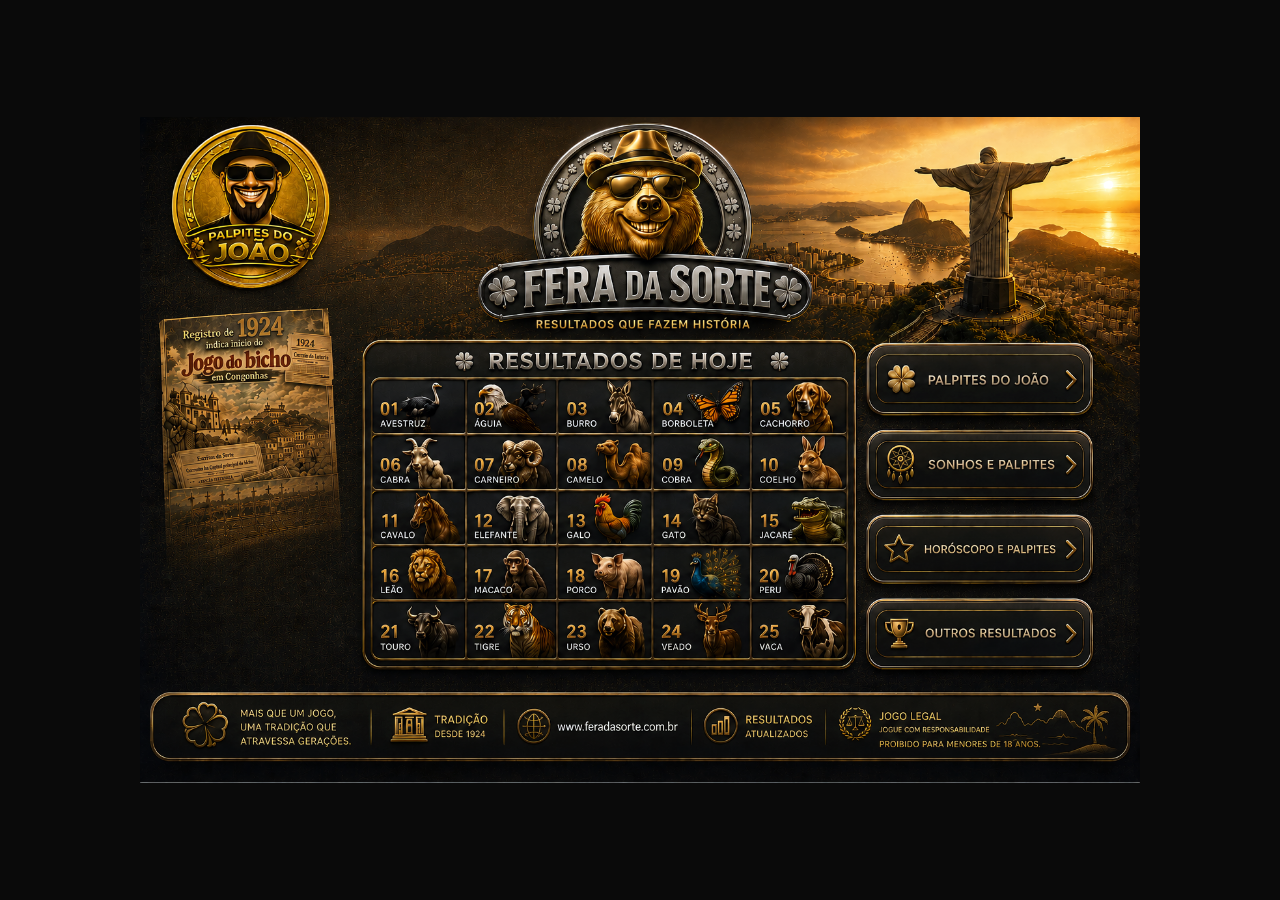
==== index.html @ 30d42ae5 "Atualiza Fera da Sorte com duas trilhas funcionais" ====
<!DOCTYPE html>
<html lang="pt-BR">
<head>
<meta charset="UTF-8">
<meta name="viewport" content="width=device-width, initial-scale=1.0, maximum-scale=1.0, user-scalable=no">
<title>Fera da Sorte</title>
<style>

* { box-sizing: border-box; margin: 0; padding: 0; }


body {
    background: #0a0a0a;
    display: flex;
    justify-content: center;
    align-items: center;
    min-height: 100vh;
    font-family: Arial, sans-serif;
}

.container {
    position: relative;
    width: 1000px;
    max-width: 100%;
}

.container img { width: 100%; display: block; }

/* Áreas invisíveis clicáveis no Computador */
.area-click {
    position: absolute;
    top: 35%;
    left: 34%;
    width: 28%;
    height: 5%;
    border: none; /* Apenas para debug, remova depois */
    cursor: pointer; z-index: 10;
}
/* =======================================================
   BOTÃO SONHOS E PALPITES
   ======================================================= */

.area-sonhos{

    position:absolute;

    top:48%;

    left:73%;

    width:22%;

    height:8.5%;

    border:none;

    cursor:pointer;

    z-index:15;

}
.area-palpite {
    position: absolute;
    top: 35%;
    left: 74%;
    width: 20%;
    height: 7%;
    border: none; /* Apenas para debug, remova depois */
    cursor: pointer; z-index: 10;

}
/* =======================================================
   BOTÃO OUTROS RESULTADOS
   ======================================================= */

.area-outros{

    position:absolute;

    top:73.2%;

    left:73%;

    width:22%;

    height:8.5%;

    cursor:pointer;

    z-index:15;

}

/* =======================================================
   MODAL CONSULTA
   ======================================================= */

.modal{

    display:none;

    position:fixed;

    top:0;

    left:0;

    width:100%;

    height:100%;

    background:rgba(0,0,0,.75);

    justify-content:center;

    align-items:center;

    z-index:9999;

}

.modal-box{

    background:#111;

    border:2px solid gold;

    border-radius:12px;

    width:360px;

    max-width:90%;

    padding:25px;

    text-align:center;

    color:white;

}

.modal-box h2{

    color:gold;

    margin-bottom:20px;

}

.modal-box input{

    width:100%;

    padding:12px;

    font-size:16px;

    border-radius:8px;

    border:none;

}

.modal-box button{

    margin-top:18px;

    padding:10px 20px;

    border:none;

    border-radius:8px;

    cursor:pointer;

    font-size:15px;

    margin-right:8px;

}

.btnConsultar{

    background:gold;

    color:black;

    font-weight:bold;

}

.btnCancelar{

    background:#b00000;

    color:white;

}

/* CAIXA DE RESULTADOS */

.tabela-box {
    position: absolute;
    top: 36%; left: 18%;
    width: 46%; height: 48%;
    background: rgba(10, 7, 2, 0.97);
    border: 2px solid #c9a227;
    border-radius: 12px;
    display: none;
    flex-direction: column;
    z-index: 20;
    padding: 10px;
    box-shadow: 0 0 24px rgba(201,162,39,0.4);
}

.botoes-filtro {
    display: flex; gap: 6px;
    justify-content: center;
    margin-bottom: 8px;
    flex-wrap: wrap;
}

.botoes-filtro button {
    background: #2a1f10; color: #c9a227;
    border: 1px solid #c9a227;
    padding: 5px 12px; border-radius: 6px;
    cursor: pointer; font-weight: bold;
    font-size: 11px; transition: 0.2s;
}

.botoes-filtro button:hover {
    background: #c9a227;
    color: #1a1008;
    transform: scale(1.05);
}

.btn-fechar {
    background: #7f1d1d !important;
    color: white !important;
    border-color: #ef4444 !important;
}

.btn-palpite-cel {
    display: none !important;
}

.cabecalho {
    display: grid;
    grid-template-columns: 1.2fr 1fr 0.8fr 1.1fr 1.1fr 0.6fr 1.6fr;
    text-align: center;
    color: #c9a227;
    font-weight: bold;
    font-size: 11px;
    border-bottom: 1px solid #c9a227;
    padding-bottom: 6px;
    margin-bottom: 6px;
}

.grid-resultados {
    overflow-y: auto;
    flex: 1;
    padding-right: 4px;
}

.grid-resultados::-webkit-scrollbar {
    width: 5px;
}

.grid-resultados::-webkit-scrollbar-thumb {
    background: #c9a227;
    border-radius: 4px;
}

.linha {
    display: grid;
    grid-template-columns: 1.2fr 1fr 0.8fr 1.1fr 1.1fr 0.6fr 1.6fr;
    text-align: center;
    padding: 6px 3px;
    margin-bottom: 4px;
    border-radius: 5px;
    font-size: 12px;
    color: white;
    border-left: 3px solid #c9a227;
    background: rgba(201,162,39,0.07);
    align-items: center;
    animation: fadeIn 0.3s;
}

@keyframes fadeIn {
    from { opacity: 0; transform: translateY(5px); }
    to   { opacity: 1; transform: translateY(0); }
}

.grupo-col {
    font-weight: bold;
    color: #c9a227;
}

.bicho-col {
    font-weight: bold;
    font-size: 13px;
}

.msg-status {
    text-align: center;
    color: #aaa;
    font-size: 13px;
    margin-top: 20px;
}

.msg-erro {
    color: #ef4444;
}

.titulo-data{

    background:#1a1a1a;

    color:#FFD700;

    border:2px solid #FFD700;

    padding:12px;

    margin:20px 0 10px 0;

    text-align:center;

    font-size:20px;

    font-weight:bold;

    border-radius:8px;

    letter-spacing:1px;

}
/* =========================================================
📱 MODO CELULAR (APP RESPONSIVO PROFISSIONAL)
   ========================================================= */

@media(max-width: 768px) {
    
    body {
        align-items: flex-start;
        padding: 0;
        margin: 0;
    }
    
    .container {
        width: 100%;
        min-height: 100vh;
    }
    
    .btn-fechar{
        display:none !important;
    }

    /* Tabela vira a tela inteira do App */
    .tabela-box {
        position: fixed;
        top: 0;
        left: 0;
        width: 100%;
        height: 100vh;
        border: none;
        border-radius: 0;
        background: #0a0a0a;
        display: none;
        padding: 10px 6px;
    }

    /* Cabeçalho falso que aparece apenas no celular */
    .tabela-box::before {
        content: 'FERA DA SORTE';
        display: block;
        text-align: center;
        color: #c9a227;
        font-size: 18px;
        font-weight: bold;
        padding: 15px 0 20px 0;
        text-shadow: 0 0 10px rgba(201,162,39,0.5);
    }

    /* Botões crescem e se adaptam aos dedos */
    .botoes-filtro {
        gap: 8px;
        margin-bottom: 15px;
    }

    .botoes-filtro button {
        padding: 10px 8px;
        font-size: 13px;
        flex: 1 1 30%;
    }

    /* Exibir botão especial do João no mobile */
    .btn-palpite-cel { 
        display: inline-block !important; 
        background: #b91c1c !important;
        color: white !important; 
        border-color: #ef4444 !important;
        flex: 1 1 100% !important;
    }

    /* Textos saltam à vista */
    .cabecalho {
        font-size: 12px;
        padding-bottom: 8px;
    }

    .linha {
        font-size: 14px;
        padding: 12px 2px;
        margin-bottom: 6px;
    }

    .bicho-col {
        font-size: 15px;
    }
    
    .grid-resultados::-webkit-scrollbar {
        width: 0px;
    }
}

/* =======================================================
   OUTROS RESULTADOS — TABELA TEMPORÁRIA
   ======================================================= */

.tabela-box.historico .botoes-filtro,
.tabela-box.historico .cabecalho {
    display: none;
}

.tabela-box.historico .grid-resultados {
    padding-right: 4px;
}

.historico-titulo {
    background: #1a1a1a;
    color: #FFD700;
    border: 2px solid #FFD700;
    padding: 10px;
    margin: 4px 0 8px 0;
    text-align: center;
    font-size: 18px;
    font-weight: bold;
    border-radius: 8px;
}

.historico-subtitulo {
    color: white;
    text-align: center;
    font-size: 15px;
    font-weight: bold;
    margin: 4px 0 10px 0;
}

.historico-tabela-wrap {
    overflow-x: auto;
    margin-bottom: 16px;
}

.historico-tabela {
    width: 100%;
    border-collapse: collapse;
    color: white;
    font-size: 12px;
    text-align: center;
}

.historico-tabela th {
    background: #fffda0;
    color: #111;
    border: 1px solid #fff;
    padding: 6px 4px;
    font-weight: bold;
}

.historico-tabela td {
    background: rgba(255, 253, 160, 0.95);
    color: #111;
    border: 1px solid white;
    padding: 6px 4px;
}

.historico-fechar {
    display: block !important;
    width: 100%;
    margin-top: 8px;
}

@media(max-width: 768px) {

    .historico-tabela {
        font-size: 13px;
    }

    .historico-tabela th,
    .historico-tabela td {
        padding: 8px 4px;
        white-space: nowrap;
    }

    .historico-titulo {
        font-size: 17px;
    }
}

</style>
</head>
<body>

<div class="container">

    <img src="site-fera-da-sorte.png" alt="Fera da Sorte">

    <div class="area-click" onclick="toggleResultados()"></div>

    <div class="area-palpite" onclick="abrirPalpites()"></div>

    <div class="area-outros" onclick="abrirOutrosResultados()"></div>

    <div class="area-sonhos" onclick="abrirSonhos()"></div>

    <div id="modalOutros" class="modal">
        <div class="modal-box">
            <h2>Outros Resultados</h2>
            <input
                id="dataConsulta"
                type="text"
                inputmode="numeric"
                maxlength="10"
                placeholder="DD/MM/AAAA"
                autocomplete="off"
            >
            <button class="btnConsultar" onclick="consultarOutrosResultados()">Consultar</button>
            <button class="btnCancelar" onclick="fecharModalOutros()">Cancelar</button>
        </div>
    </div>

    <div id="tabela" class="tabela-box">

        <div class="botoes-filtro">

            <button onclick="carregarResultados()">🔄 Todos</button>

            <button onclick="carregarResultados('09:30')">09:30</button>

            <button onclick="carregarResultados('11:30')">11:30</button>

            <button onclick="carregarResultados('14:30')">14:30</button>

            <button onclick="carregarResultados('16:30')">16:30</button>

            <button onclick="carregarResultados('18:30')">18:30</button>

            <button onclick="carregarResultados('20:00')">20:00</button>

            <button onclick="carregarResultados('21:30')">21:30</button>

            <!-- Botão especial do João visível só no celular -->

            <button
                class="btn-palpite-cel"
                onclick="abrirPalpites()">
                YouTube: Palpites do João
            </button>

            <!-- Botão fechar sumirá no celular -->

            <button
                class="btn-fechar"
                onclick="fecharTabela()">
                ✖ Fechar
            </button>

        </div>

        <div class="cabecalho">

            <div>Banca</div>
            <div>Hora</div>
            <div>Prêmio</div>
            <div>Milhar</div>
            <div>Centena</div>
            <div>Grupo</div>
            <div>Bicho</div>

        </div>

        <div id="lista-resultados" class="grid-resultados">

            <div class="msg-status">Carregando...</div>

        </div>

    </div>

</div>

<script>

var EMOJI = {
    "Avestruz":"🦩",
    "Aguia":"🥩",
    "Burro":"🐴",
    "Borboleta":"🦋",
    "Cachorro":"🐶",
    "Cabra":"🐐",
    "Carneiro":"🐏",
    "Camelo":"🐫",
    "Cobra":"🐍",
    "Coelho":"🐇",
    "Cavalo":"🐎",
    "Elefante":"🐘",
    "Galo":"🐓",
    "Gato":"🐱",
    "Jacare":"🐊",
    "Leao":"🦁",
    "Macaco":"🐒",
    "Porco":"🐖",
    "Pavao":"🧊",
    "Peru":"🦃",
    "Touro":"🐂",
    "Tigre":"🐅",
    "Urso":"🐻",
    "Veado":"🦌",
    "Vaca":"🐄"
};

function getEmoji(bicho) {

    var b = (bicho || "").trim()
        .normalize("NFD")
        .replace(/[\u0300-\u036f]/g, "")
        .replace(/[^a-zA-Z]/g, "");

    b = b.charAt(0).toUpperCase() +
        b.slice(1).toLowerCase();

    return EMOJI[b] || "❓";
}

function abrirPalpites() {

    window.open(
        "https://www.youtube.com/channel/UCekfnO-XM6IAepw7gzwukWA",
        "_blank"
    );

}

function abrirSonhos(){

    window.open(
        "https://estreladasorte.site/auto-cadastro?ref1=MzAy&ref2=MzE=",
        "_blank"
    );

}

function fecharTabela() {

    document.getElementById("tabela").style.display = "none";

}

function toggleResultados() {

    var box = document.getElementById("tabela");

    if (box.style.display === "flex") {

        box.classList.remove("historico");

        box.style.display = "none";

        box.style.visibility = "hidden";

    } else {

        box.classList.remove("historico");

        box.style.display = "flex";

        box.style.visibility = "visible";

        carregarResultadosHoje();

    }

}

window.onload = function () {

    var box = document.getElementById("tabela");

    box.style.display = "none";

    box.style.visibility = "hidden";

    console.log("Página carregada. Resultados serão atualizados ao clicar em Resultados.");

}
function carregarResultados(filtro) {

    filtro = filtro || "";

    var lista = document.getElementById("lista-resultados");

    lista.innerHTML =
        '<div class="msg-status">Carregando...</div>';

    fetch("resultados.csv?t=" + Date.now(), {
        cache: "no-store"
    })
    .then(function(r){

        console.log("CSV veio de:", r.url);

        if(!r.ok)
            throw new Error("HTTP " + r.status);

        return r.text();

    })
    .then(function(texto) {

        var linhas = texto.trim().split("\n");

        console.log("Linhas do CSV:", linhas.length);

        if (linhas.length <= 1) {

            lista.innerHTML =
                '<div class="msg-status">Arquivo CSV vazio.</div>';

            return;
        }

        var html = "";

        var total = 0;

        var dataAnterior = "";

        for (var i = 1; i < linhas.length; i++) {

            var l = linhas[i].trim();

            if (!l)
                continue;

            var c = l.split(";");

            var data = (c[0] || "").trim();

            console.log(data);

            if (c.length < 8)
                continue;

            var banca   = (c[1] || "").trim();
            var hora    = (c[2] || "").trim();
            var premio  = (c[3] || "").trim();
            var milhar  = (c[4] || "").trim();
            var centena = (c[5] || "").trim();
            var grupo   = (c[6] || "").trim().padStart(2, "0");
            var bicho   = (c[7] || "").trim();

            var emoji = getEmoji(bicho);

            if (filtro && hora !== filtro)
                continue;

            total++;

            if (data !== dataAnterior) {

                html +=
                    '<div class="titulo-data">' +
                    '📅 RESULTADOS DO DIA ' +
                    data +
                    '</div>';

                dataAnterior = data;
            }

            html +=
                '<div class="linha">' +
                    '<div>' + banca   + '</div>' +
                    '<div>' + hora    + '</div>' +
                    '<div>' + premio  + '</div>' +
                    '<div>' + milhar  + '</div>' +
                    '<div>' + centena + '</div>' +
                    '<div class="grupo-col">' + grupo + '</div>' +
                    '<div class="bicho-col">' +
                        emoji + ' ' + bicho +
                    '</div>' +
                '</div>';
        }

        lista.innerHTML = total > 0
            ? html
            : '<div class="msg-status">Sem resultados para ' +
              (filtro || "mostrar") +
              '.</div>';

    })
    .catch(function(e) {

        lista.innerHTML =
            '<div class="msg-status msg-erro">' +
            '⚠ Erro ao ler resultados.csv<br>' +
            '<small>Certifique-se de estar rodando pelo servidor local.</small>' +
            '</div>';

        console.error(e);

    });
}


/* =======================================================
   RESULTADOS DE HOJE — TRILHA 1
   Atualiza o CSV antes da leitura.
   ======================================================= */

function carregarResultadosHoje(filtro) {

    filtro = filtro || "";

    var lista =
        document.getElementById("lista-resultados");

    lista.innerHTML =
        '<div class="msg-status">Atualizando resultados...</div>';

    fetch("/atualizar?t=" + Date.now(), {
        cache: "no-store"
    })
    .then(function(resposta) {

        if (!resposta.ok) {
            throw new Error(
                "Erro ao atualizar resultados: HTTP " +
                resposta.status
            );
        }

        return resposta.text();

    })
    .then(function() {

        lista.innerHTML =
            '<div class="msg-status">Lendo resultados atualizados...</div>';

        return fetch("resultados.csv?t=" + Date.now(), {
            cache: "no-store"
        });

    })
    .then(function(resposta) {

        if (!resposta.ok)
            throw new Error(
                "Erro ao ler CSV: HTTP " +
                resposta.status
            );

        return resposta.text();

    })
    .then(function(texto) {

        var linhas = texto.trim().split("\n");

        if (linhas.length <= 1) {

            lista.innerHTML =
                '<div class="msg-status">' +
                'Arquivo CSV vazio.' +
                '</div>';

            return;
        }

        /* Descobre corretamente a data mais recente */

        var ultimaData = "";

        var maiorData = null;

        for (var i = 1; i < linhas.length; i++) {

            var l = linhas[i].trim();

            if (!l)
                continue;

            var c = l.split(";");

            if (c.length < 8)
                continue;

            var d = c[0].trim();

            var p = d.split("/");

            if (p.length !== 3)
                continue;

            var dataObj = new Date(
                parseInt(p[2]),
                parseInt(p[1]) - 1,
                parseInt(p[0])
            );

            if (
                maiorData === null ||
                dataObj > maiorData
            ) {

                maiorData = dataObj;

                ultimaData = d;
            }
        }

        console.log(
            "Última data encontrada:",
            ultimaData
        );

        var html = "";

        var total = 0;

        html +=
            '<div class="titulo-data">' +
            '📅 RESULTADOS DO DIA ' +
            ultimaData +
            '</div>';

        for (var i = 1; i < linhas.length; i++) {

            var l = linhas[i].trim();

            if (!l)
                continue;

            var c = l.split(";");

            if (c.length < 8)
                continue;

            var data = c[0].trim();

            if (data !== ultimaData)
                continue;

            var banca   = c[1].trim();
            var hora    = c[2].trim();
            var premio  = c[3].trim();
            var milhar  = c[4].trim();
            var centena = c[5].trim();
            var grupo   = c[6].trim().padStart(2, "0");
            var bicho   = c[7].trim();

            var emoji = getEmoji(bicho);

            if (filtro && hora !== filtro)
                continue;

            total++;

            html +=
                '<div class="linha">' +
                    '<div>' + banca + '</div>' +
                    '<div>' + hora + '</div>' +
                    '<div>' + premio + '</div>' +
                    '<div>' + milhar + '</div>' +
                    '<div>' + centena + '</div>' +
                    '<div class="grupo-col">' +
                        grupo +
                    '</div>' +
                    '<div class="bicho-col">' +
                        emoji + ' ' + bicho +
                    '</div>' +
                '</div>';
        }

        lista.innerHTML = total > 0
            ? html
            : '<div class="msg-status">' +
              'Sem resultados para hoje.' +
              '</div>';

    })
    .catch(function(e) {

        console.error(
            "Erro ao atualizar resultados:",
            e
        );

        lista.innerHTML =
            '<div class="msg-status msg-erro">' +
            'Erro ao atualizar os resultados.<br><br>' +
            '<small>' + (e && e.message ? e.message : e) + '</small>' +
            '</div>';

    });

}
function substituirNomeFeraDaSorte(texto) {
    return String(texto || "").replace(/Deu\\s+no\\s+Poste/gi, "Fera da Sorte");
}

function abrirOutrosResultados() {

    var modal = document.getElementById("modalOutros");
    var campo = document.getElementById("dataConsulta");

    modal.style.display = "flex";
    campo.value = "";
    campo.focus();
}

function fecharModalOutros() {

    document.getElementById("modalOutros").style.display = "none";
}

function consultarOutrosResultados() {

    var campo = document.getElementById("dataConsulta");

    if (!campo) {
        console.error("Campo de data da Trilha 2 não encontrado.");
        return;
    }

    var data = campo.value.trim();

    if (!data) {
        alert("Informe uma data no formato DD/MM/AAAA.");
        return;
    }

    var partes = data.split("/");

    if (
        partes.length !== 3 ||
        partes[0].length !== 2 ||
        partes[1].length !== 2 ||
        partes[2].length !== 4
    ) {
        alert("Informe a data no formato DD/MM/AAAA.");
        return;
    }

    var lista = document.getElementById("lista-resultados");

    lista.innerHTML =
        '<div class="msg-status">Consultando resultados de ' +
        data +
        '...</div>';

    var url =
        "http://127.0.0.1:8001/consultar?data=" +
        encodeURIComponent(data) +
        "&t=" +
        Date.now();

    console.log("Consultando Trilha 2:", url);

    fetch(url, {
        cache: "no-store"
    })
    .then(function(resposta) {

        if (!resposta.ok) {
            throw new Error(
                "Erro HTTP: " + resposta.status
            );
        }

        return resposta.json();
    })
    .then(function(dados) {

        console.log("Resposta da Trilha 2:", dados);

        if (
            !dados ||
            !dados.sucesso ||
            !Array.isArray(dados.resultados) ||
            dados.resultados.length === 0
        ) {

            lista.innerHTML =
                '<div class="msg-status msg-erro">' +
                'Nenhum resultado encontrado para ' +
                data +
                '.</div>';

            return;
        }

        fecharModalOutros();

        var html =
            '<div class="historico-titulo">' +
            'FERA DA SORTE — ' + data +
            '</div>';

        html +=
            '<div class="historico-tabela-wrap">' +
            '<table class="historico-tabela">' +
            '<thead><tr>' +
            '<th>Banca</th>' +
            '<th>Horário</th>' +
            '<th>Prêmio</th>' +
            '<th>Milhar</th>' +
            '<th>Centena</th>' +
            '<th>Grupo</th>' +
            '<th>Bicho</th>' +
            '</tr></thead><tbody>';

        for (var i = 0; i < dados.resultados.length; i++) {

            var r = dados.resultados[i];

            html +=
                '<tr>' +
                '<td>' + (r.Banca || "") + '</td>' +
                '<td>' + (r.Horario || "") + '</td>' +
                '<td>' + (r.Premio || "") + '</td>' +
                '<td>' + (r.Milhar || "") + '</td>' +
                '<td>' + (r.Centena || "") + '</td>' +
                '<td>' + (r.Grupo || "") + '</td>' +
                '<td>' +
                getEmoji(r.Bicho) +
                ' ' +
                (r.Bicho || "") +
                '</td>' +
                '</tr>';
        }

        html +=
            '</tbody></table>' +
            '</div>' +
            '<button class="btn-fechar historico-fechar" ' +
            'onclick="fecharOutrosResultados()">' +
            '✖ Fechar' +
            '</button>';

        lista.innerHTML = html;

        var box = document.getElementById("tabela");

        box.classList.add("historico");
        box.style.display = "flex";
        box.style.visibility = "visible";
    })
    .catch(function(erro) {

        console.error("Erro na Trilha 2:", erro);

        lista.innerHTML =
            '<div class="msg-status msg-erro">' +
            'Erro ao consultar os outros resultados.<br><br>' +
            '<small>' +
            (erro && erro.message ? erro.message : erro) +
            '</small>' +
            '</div>';
    });
}

function fecharOutrosResultados() {

    var box =
        document.getElementById("tabela");

    var lista =
        document.getElementById("lista-resultados");

    box.classList.remove("historico");

    box.style.display = "none";

    box.style.visibility = "hidden";

    /*
     * Limpa a tabela temporária.
     * Nenhum resultado da Trilha 2
     * é salvo no resultados.csv.
     */

    lista.innerHTML =
        '<div class="msg-status">' +
        'Carregando...' +
        '</div>';

}
</script>

</body>
</html>
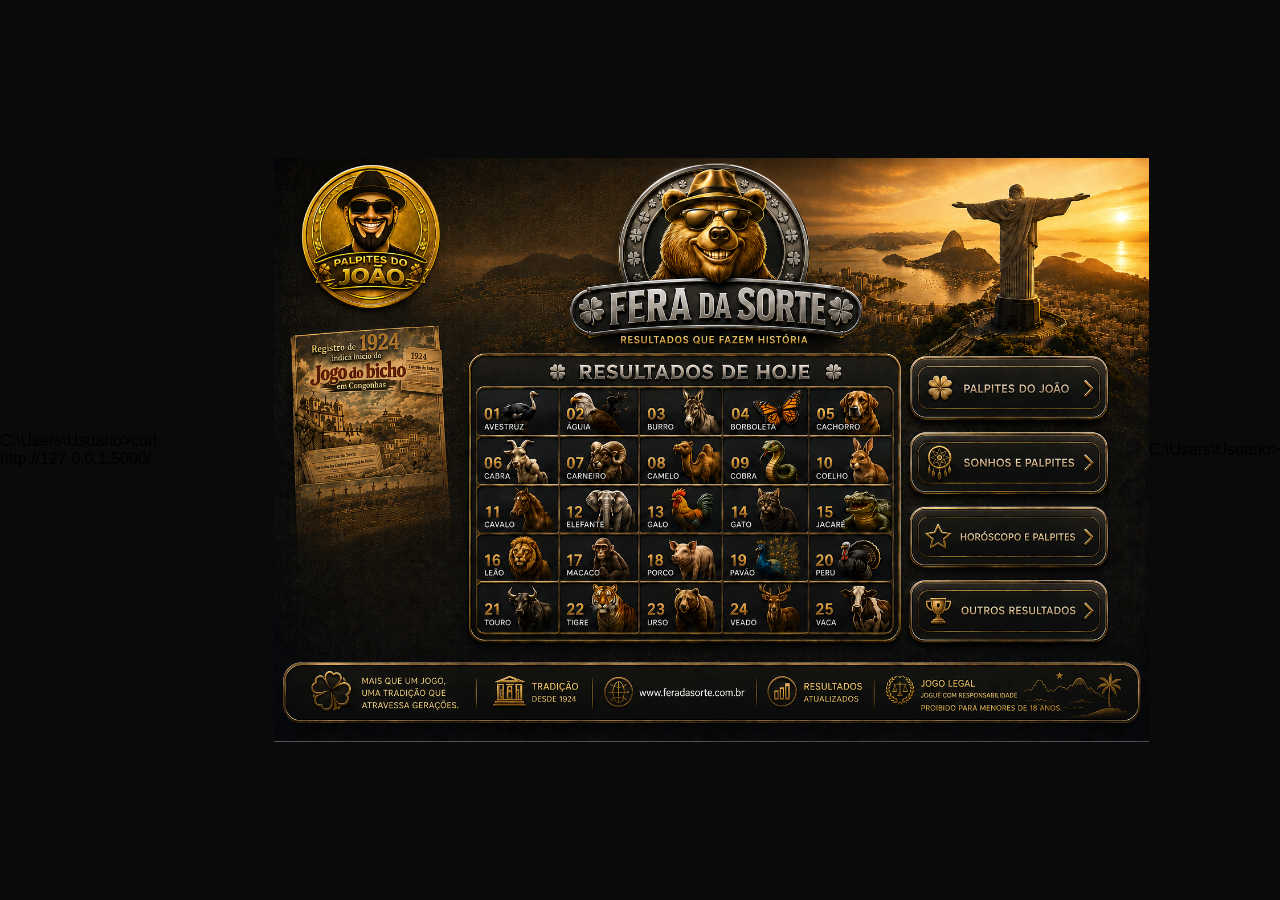
==== commit ac64c3e6: "Versao funcional das trilhas A e B" ====
--- a/index.html
+++ b/index.html
@@ -1,3 +1,4 @@
+C:\Users\Usuario>curl http://127.0.0.1:5000/
 <!DOCTYPE html>
 <html lang="pt-BR">
 <head>
@@ -340,18 +341,18 @@
    ========================================================= */
 
 @media(max-width: 768px) {
-    
+
     body {
         align-items: flex-start;
         padding: 0;
         margin: 0;
     }
-    
+
     .container {
         width: 100%;
         min-height: 100vh;
     }
-    
+
     .btn-fechar{
         display:none !important;
     }
@@ -395,10 +396,10 @@
     }
 
     /* Exibir botão especial do João no mobile */
-    .btn-palpite-cel { 
-        display: inline-block !important; 
+    .btn-palpite-cel {
+        display: inline-block !important;
         background: #b91c1c !important;
-        color: white !important; 
+        color: white !important;
         border-color: #ef4444 !important;
         flex: 1 1 100% !important;
     }
@@ -418,7 +419,7 @@
     .bicho-col {
         font-size: 15px;
     }
-    
+
     .grid-resultados::-webkit-scrollbar {
         width: 0px;
     }
@@ -532,7 +533,7 @@
                 type="text"
                 inputmode="numeric"
                 maxlength="10"
-                placeholder="DD/MM/AAAA"
+                placeholder="DD-MM-AAAA"
                 autocomplete="off"
             >
             <button class="btnConsultar" onclick="consultarOutrosResultados()">Consultar</button>
@@ -1047,11 +1048,11 @@
     var data = campo.value.trim();
 
     if (!data) {
-        alert("Informe uma data no formato DD/MM/AAAA.");
+        alert("Informe uma data no formato DD-MM-AAAA.");
         return;
     }
 
-    var partes = data.split("/");
+    var partes = data.split("-");
 
     if (
         partes.length !== 3 ||
@@ -1059,9 +1060,10 @@
         partes[1].length !== 2 ||
         partes[2].length !== 4
     ) {
-        alert("Informe a data no formato DD/MM/AAAA.");
+        alert("Informe a data no formato DD-MM-AAAA.");
         return;
     }
+    var data = partes[0] + "/" + partes[1] + "/" + partes[2];
 
     var lista = document.getElementById("lista-resultados");
 
@@ -1071,7 +1073,7 @@
         '...</div>';
 
     var url =
-        "http://127.0.0.1:8001/consultar?data=" +
+        "/consultar?data=" +
         encodeURIComponent(data) +
         "&t=" +
         Date.now();
@@ -1210,4 +1212,6 @@
 </script>
 
 </body>
-</html>+</html>
+C:\Users\Usuario>
+
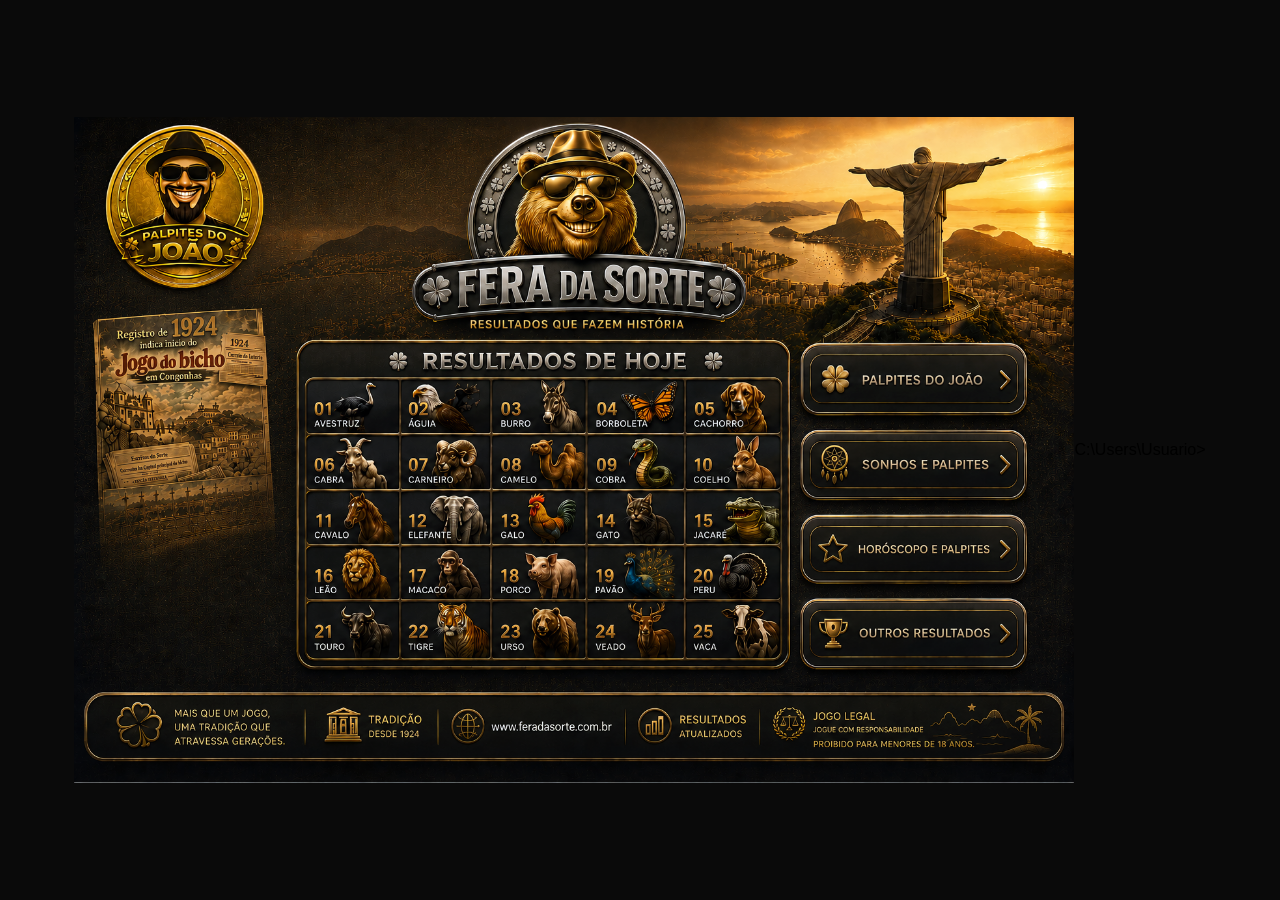
==== commit f64e907d: "Update index.html" ====
--- a/index.html
+++ b/index.html
@@ -1,4 +1,3 @@
-C:\Users\Usuario>curl http://127.0.0.1:5000/
 <!DOCTYPE html>
 <html lang="pt-BR">
 <head>
@@ -8,7 +7,6 @@
 <style>
 
 * { box-sizing: border-box; margin: 0; padding: 0; }
-
 
 body {
     background: #0a0a0a;
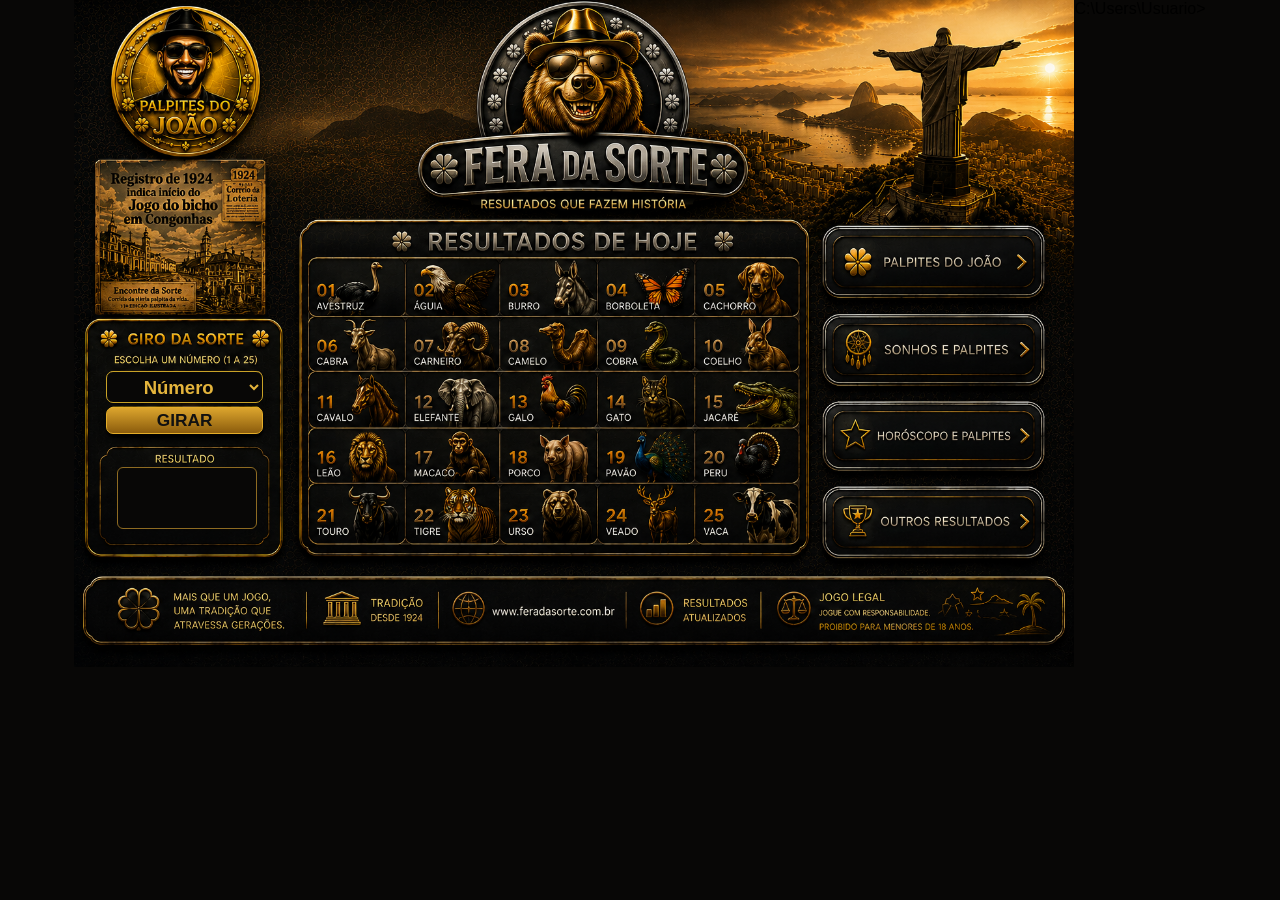
==== commit 4a48668c: "Integra Giro da Sorte ao Fera da Sorte" ====
--- a/index.html
+++ b/index.html
@@ -8,6 +8,7 @@
 
 * { box-sizing: border-box; margin: 0; padding: 0; }
 
+    
 body {
     background: #0a0a0a;
     display: flex;
@@ -507,13 +508,114 @@
     }
 }
 
+
+/* =======================================================
+   GIRO DA SORTE — INTEGRAÇÃO
+   ======================================================= */
+*{box-sizing:border-box}
+html,body{margin:0;padding:0;min-height:100%;background:#080706;font-family:Arial,sans-serif}
+body{display:flex;justify-content:center;align-items:flex-start}
+.giro-container{position:relative;width:100%;max-width:1536px;line-height:0}
+.giro-container img{width:100%;height:auto;display:block}
+
+.giro-campo{
+position:absolute;top:55.65%;left:3.15%;width:15.75%;height:4.85%;z-index:20;
+background:#080706;border:1.5px solid #c9a227;border-radius:7px;color:#e4b43c;
+text-align:center;font-size:clamp(14px,1.45vw,22px);font-weight:bold;line-height:normal;
+outline:none;cursor:pointer
+}
+.giro-campo:focus{border-color:#ffd34d;box-shadow:0 0 8px rgba(255,211,77,.55)}
+.giro-botao{
+position:absolute;top:61%;left:3.15%;width:15.75%;height:4.05%;z-index:20;
+border:1.5px solid #e5ad29;border-radius:7px;background:linear-gradient(#dca52d,#8b5c0d);
+color:#111;font-size:clamp(13px,1.35vw,21px);font-weight:bold;line-height:normal;
+cursor:pointer;box-shadow:0 2px 6px rgba(0,0,0,.65)
+}
+.giro-botao:hover{filter:brightness(1.1)}
+.giro-botao:disabled{opacity:.55;cursor:not-allowed}
+
+.giro-resultado{
+position:absolute;
+top:70%;
+left:4.25%;
+width:14%;
+height:9.4%;
+z-index:20;
+background:#080706;
+border:1.5px solid #8e6b22;
+border-radius:6px;color:#e4b43c;
+display:flex;flex-direction:column;justify-content:center;align-items:center;text-align:center;
+line-height:normal;pointer-events:none
+}
+.giro-resultado .numero{font-size:clamp(22px,2.6vw,40px);font-weight:bold}
+.giro-resultado .bicho{font-size:clamp(11px,1.05vw,17px);color:#fff;margin-top:1px}
+.giro-mensagem{
+position:absolute;
+top:81.0%;
+left:3.0%;
+width:16.2%;
+height:3.0%;
+z-index:21;
+display:flex;
+align-items:center;
+justify-content:center;
+text-align:center;
+color:transparent;
+font-size:clamp(11px,1.2vw,18px);
+font-weight:bold;
+line-height:normal;
+pointer-events:none
+}
+.giro-mensagem.vitoria{color:#42e642;text-shadow:0 0 7px rgba(50,255,50,.45)}
+.giro-mensagem.derrota{color:#ff6255;text-shadow:0 0 7px rgba(255,70,60,.35)}
+
+.moldura-roleta{
+position:absolute;
+z-index:15;
+pointer-events:none;
+top:30%;
+left:20%;
+width:10%;
+height:8.7%;
+border:3px solid #ffd34d;
+border-radius:7px;
+box-shadow:0 0 5px #ffd34d,0 0 13px #e5a91f,inset 0 0 10px rgba(255,211,77,.28);
+transition:top .04s linear,left .04s linear;opacity:0
+}
+.moldura-roleta.visivel{opacity:1}
+.moldura-roleta.parada{box-shadow:0 0 7px #ffd34d,0 0 20px #ffb51b,inset 0 0 13px rgba(255,211,77,.38)}
+
+.debug{border-color:red!important}
+
+@media(max-width:768px){
+.giro-container{width:100%}
+.giro-campo{font-size:13px}.giro-botao{font-size:12px}
+.giro-resultado .numero{font-size:25px}.giro-resultado .bicho{font-size:10px}
+.giro-mensagem{font-size:10px}.moldura-roleta{border-width:2px}
+}
 </style>
 </head>
 <body>
 
 <div class="container">
 
-    <img src="site-fera-da-sorte.png" alt="Fera da Sorte">
+    
+<img src="Giro_da_sorte.png" alt="Giro da Sorte">
+
+<select id="giroCampo" class="giro-campo">
+    <option value="">Número</option>
+</select>
+
+<button id="giroBotao" class="giro-botao" type="button">GIRAR</button>
+
+<div id="giroResultado" class="giro-resultado">
+    <div class="numero"></div>
+    <div class="bicho"></div>
+</div>
+
+<div id="giroMensagem" class="giro-mensagem"></div>
+<div id="molduraRoleta" class="moldura-roleta"></div>
+
 
     <div class="area-click" onclick="toggleResultados()"></div>
 
@@ -598,6 +700,187 @@
     </div>
 
 </div>
+
+
+<script>
+/* =======================================================
+   GIRO DA SORTE — FUNCIONALIDADE
+   ======================================================= */
+"use strict";
+
+const bichos=[
+"AVESTRUZ","ÁGUIA","BURRO","BORBOLETA","CACHORRO",
+"CABRA","CARNEIRO","CAMELO","COBRA","COELHO",
+"CAVALO","ELEFANTE","GALO","GATO","JACARÉ",
+"LEÃO","MACACO","PORCO","PAVÃO","PERU",
+"TOURO","TIGRE","URSO","VEADO","VACA"
+];
+
+const campo=document.getElementById("giroCampo");
+const botao=document.getElementById("giroBotao");
+const resultado=document.getElementById("giroResultado");
+const mensagem=document.getElementById("giroMensagem");
+const moldura=document.getElementById("molduraRoleta");
+
+const casas=[
+{top:38.7,left:23.4},{top:38.7,left:33.5},{top:38.7,left:43.6},{top:38.7,left:53.7},{top:38.7,left:63.8},
+{top:47.5,left:23.4},{top:47.5,left:33.5},{top:47.5,left:43.6},{top:47.5,left:53.7},{top:47.5,left:63.8},
+{top:56.3,left:23.4},{top:56.3,left:33.5},{top:56.3,left:43.6},{top:56.3,left:53.7},{top:56.3,left:63.8},
+{top:65.1,left:23.4},{top:65.1,left:33.5},{top:65.1,left:43.6},{top:65.1,left:53.7},{top:65.1,left:63.8},
+{top:73.9,left:23.4},{top:73.9,left:33.5},{top:73.9,left:43.6},{top:73.9,left:53.7},{top:73.9,left:63.8}
+];
+
+for(let i=1;i<=25;i++){
+const option=document.createElement("option");
+option.value=i;
+option.textContent=String(i).padStart(2,"0");
+campo.appendChild(option);
+}
+
+let audioContext=null;
+
+function prepararAudio(){
+if(!audioContext) audioContext=new(window.AudioContext||window.webkitAudioContext)();
+if(audioContext.state==="suspended") audioContext.resume();
+}
+
+function somTec(){
+if(!audioContext)return;
+const agora=audioContext.currentTime;
+const oscillator=audioContext.createOscillator();
+const ganho=audioContext.createGain();
+oscillator.type="square";
+oscillator.frequency.setValueAtTime(1450,agora);
+oscillator.frequency.exponentialRampToValueAtTime(620,agora+.035);
+ganho.gain.setValueAtTime(.0001,agora);
+ganho.gain.exponentialRampToValueAtTime(.18,agora+.003);
+ganho.gain.exponentialRampToValueAtTime(.0001,agora+.045);
+oscillator.connect(ganho);ganho.connect(audioContext.destination);
+oscillator.start(agora);oscillator.stop(agora+.05);
+}
+
+function somVitoria(){
+if(!audioContext)return;
+const agora=audioContext.currentTime;
+[523.25,659.25,783.99,1046.5].forEach((frequencia,indice)=>{
+const oscillator=audioContext.createOscillator();
+const ganho=audioContext.createGain();
+const inicio=agora+indice*.13;
+oscillator.type="sine";oscillator.frequency.setValueAtTime(frequencia,inicio);
+ganho.gain.setValueAtTime(.0001,inicio);
+ganho.gain.exponentialRampToValueAtTime(.20,inicio+.02);
+ganho.gain.exponentialRampToValueAtTime(.0001,inicio+.28);
+oscillator.connect(ganho);ganho.connect(audioContext.destination);
+oscillator.start(inicio);oscillator.stop(inicio+.30);
+});
+}
+
+function somTenteNovamente(){
+if(!audioContext)return;
+const agora=audioContext.currentTime;
+[300,220].forEach((frequencia,indice)=>{
+const oscillator=audioContext.createOscillator();
+const ganho=audioContext.createGain();
+const inicio=agora+indice*.18;
+oscillator.type="sawtooth";oscillator.frequency.setValueAtTime(frequencia,inicio);
+ganho.gain.setValueAtTime(.0001,inicio);
+ganho.gain.exponentialRampToValueAtTime(.16,inicio+.02);
+ganho.gain.exponentialRampToValueAtTime(.0001,inicio+.20);
+oscillator.connect(ganho);ganho.connect(audioContext.destination);
+oscillator.start(inicio);oscillator.stop(inicio+.22);
+});
+}
+
+function esperar(ms){return new Promise(resolve=>setTimeout(resolve,ms))}
+
+function embaralhar(array){
+const copia=array.slice();
+for(let i=copia.length-1;i>0;i--){
+const j=Math.floor(Math.random()*(i+1));
+[copia[i],copia[j]]=[copia[j],copia[i]];
+}
+return copia;
+}
+
+function posicionarMoldura(indice){
+moldura.style.top=casas[indice].top+"%";
+moldura.style.left=casas[indice].left+"%";
+}
+
+function mostrarResultado(numero){
+resultado.querySelector(".numero").textContent=String(numero).padStart(2,"0");
+resultado.querySelector(".bicho").textContent=bichos[numero-1];
+}
+
+async function girar(){
+if(!campo.value){
+mensagem.className="giro-mensagem derrota";
+mensagem.textContent="ESCOLHA UM NÚMERO";
+return;
+}
+
+prepararAudio();
+botao.disabled=true;
+campo.disabled=true;
+mensagem.className="giro-mensagem";
+mensagem.textContent="";
+resultado.querySelector(".numero").textContent="";
+resultado.querySelector(".bicho").textContent="";
+moldura.classList.remove("parada");
+moldura.classList.add("visivel");
+
+const resultadoFinal=Math.floor(Math.random()*25)+1;
+let percurso=[];
+
+for(let rodada=0;rodada<5;rodada++){
+percurso=percurso.concat(embaralhar(Array.from({length:25},(_,i)=>i)));
+}
+
+const ultima=embaralhar(Array.from({length:25},(_,i)=>i));
+const posicaoFinal=ultima.indexOf(resultadoFinal-1);
+percurso=percurso.concat(ultima.slice(0,posicaoFinal+1));
+
+for(let i=0;i<percurso.length;i++){
+posicionarMoldura(percurso[i]);
+somTec();
+const progresso=i/percurso.length;
+const atraso=42+Math.pow(progresso,3.4)*245;
+await esperar(atraso);
+}
+
+posicionarMoldura(resultadoFinal - 1);
+moldura.classList.add("parada");
+
+/* O resultado visual é exatamente a casa onde a moldura parou. */
+mostrarResultado(resultadoFinal);
+
+const escolhido=Number(campo.value);
+
+if(escolhido===resultadoFinal){
+mensagem.className="giro-mensagem vitoria";
+mensagem.textContent="VOCÊ VENCEU!";
+somVitoria();
+}else{
+mensagem.className="giro-mensagem derrota";
+mensagem.textContent="TENTE NOVAMENTE!";
+somTenteNovamente();
+}
+
+botao.disabled=false;
+campo.disabled=false;
+}
+
+botao.addEventListener("click",girar);
+
+/* Para ajuste das sobreposições: altere false para true. */
+const debug=false;
+if(debug){
+campo.classList.add("debug");
+botao.classList.add("debug");
+resultado.classList.add("debug");
+mensagem.classList.add("debug");
+}
+</script>
 
 <script>
 
@@ -707,124 +990,12 @@
 
     filtro = filtro || "";
 
-    var lista = document.getElementById("lista-resultados");
-
-    lista.innerHTML =
-        '<div class="msg-status">Carregando...</div>';
-
-    fetch("resultados.csv?t=" + Date.now(), {
-        cache: "no-store"
-    })
-    .then(function(r){
-
-        console.log("CSV veio de:", r.url);
-
-        if(!r.ok)
-            throw new Error("HTTP " + r.status);
-
-        return r.text();
-
-    })
-    .then(function(texto) {
-
-        var linhas = texto.trim().split("\n");
-
-        console.log("Linhas do CSV:", linhas.length);
-
-        if (linhas.length <= 1) {
-
-            lista.innerHTML =
-                '<div class="msg-status">Arquivo CSV vazio.</div>';
-
-            return;
-        }
-
-        var html = "";
-
-        var total = 0;
-
-        var dataAnterior = "";
-
-        for (var i = 1; i < linhas.length; i++) {
-
-            var l = linhas[i].trim();
-
-            if (!l)
-                continue;
-
-            var c = l.split(";");
-
-            var data = (c[0] || "").trim();
-
-            console.log(data);
-
-            if (c.length < 8)
-                continue;
-
-            var banca   = (c[1] || "").trim();
-            var hora    = (c[2] || "").trim();
-            var premio  = (c[3] || "").trim();
-            var milhar  = (c[4] || "").trim();
-            var centena = (c[5] || "").trim();
-            var grupo   = (c[6] || "").trim().padStart(2, "0");
-            var bicho   = (c[7] || "").trim();
-
-            var emoji = getEmoji(bicho);
-
-            if (filtro && hora !== filtro)
-                continue;
-
-            total++;
-
-            if (data !== dataAnterior) {
-
-                html +=
-                    '<div class="titulo-data">' +
-                    '📅 RESULTADOS DO DIA ' +
-                    data +
-                    '</div>';
-
-                dataAnterior = data;
-            }
-
-            html +=
-                '<div class="linha">' +
-                    '<div>' + banca   + '</div>' +
-                    '<div>' + hora    + '</div>' +
-                    '<div>' + premio  + '</div>' +
-                    '<div>' + milhar  + '</div>' +
-                    '<div>' + centena + '</div>' +
-                    '<div class="grupo-col">' + grupo + '</div>' +
-                    '<div class="bicho-col">' +
-                        emoji + ' ' + bicho +
-                    '</div>' +
-                '</div>';
-        }
-
-        lista.innerHTML = total > 0
-            ? html
-            : '<div class="msg-status">Sem resultados para ' +
-              (filtro || "mostrar") +
-              '.</div>';
-
-    })
-    .catch(function(e) {
-
-        lista.innerHTML =
-            '<div class="msg-status msg-erro">' +
-            '⚠ Erro ao ler resultados.csv<br>' +
-            '<small>Certifique-se de estar rodando pelo servidor local.</small>' +
-            '</div>';
-
-        console.error(e);
-
-    });
-}
-
+    carregarResultadosHoje(filtro);
+
+}
 
 /* =======================================================
    RESULTADOS DE HOJE — TRILHA 1
-   Atualiza o CSV antes da leitura.
    ======================================================= */
 
 function carregarResultadosHoje(filtro) {
@@ -837,7 +1008,7 @@
     lista.innerHTML =
         '<div class="msg-status">Atualizando resultados...</div>';
 
-    fetch("/atualizar?t=" + Date.now(), {
+    fetch("https://desktop-8ni4hc3.tail3b04cc.ts.net/atualizar?t=" + Date.now(), {
         cache: "no-store"
     })
     .then(function(resposta) {
@@ -849,94 +1020,33 @@
             );
         }
 
-        return resposta.text();
-
+        return resposta.json();
     })
-    .then(function() {
-
-        lista.innerHTML =
-            '<div class="msg-status">Lendo resultados atualizados...</div>';
-
-        return fetch("resultados.csv?t=" + Date.now(), {
-            cache: "no-store"
-        });
-
-    })
-    .then(function(resposta) {
-
-        if (!resposta.ok)
-            throw new Error(
-                "Erro ao ler CSV: HTTP " +
-                resposta.status
-            );
-
-        return resposta.text();
-
-    })
-    .then(function(texto) {
-
-        var linhas = texto.trim().split("\n");
-
-        if (linhas.length <= 1) {
-
+    .then(function(dados) {
+
+        console.log("Resultados recebidos:", dados);
+
+        if (
+            !dados ||
+            !dados.sucesso ||
+            !Array.isArray(dados.resultados) ||
+            dados.resultados.length === 0
+        ) {
             lista.innerHTML =
-                '<div class="msg-status">' +
-                'Arquivo CSV vazio.' +
+                '<div class="msg-status msg-erro">' +
+                'Nenhum resultado encontrado.' +
                 '</div>';
 
             return;
         }
 
-        /* Descobre corretamente a data mais recente */
-
-        var ultimaData = "";
-
-        var maiorData = null;
-
-        for (var i = 1; i < linhas.length; i++) {
-
-            var l = linhas[i].trim();
-
-            if (!l)
-                continue;
-
-            var c = l.split(";");
-
-            if (c.length < 8)
-                continue;
-
-            var d = c[0].trim();
-
-            var p = d.split("/");
-
-            if (p.length !== 3)
-                continue;
-
-            var dataObj = new Date(
-                parseInt(p[2]),
-                parseInt(p[1]) - 1,
-                parseInt(p[0])
-            );
-
-            if (
-                maiorData === null ||
-                dataObj > maiorData
-            ) {
-
-                maiorData = dataObj;
-
-                ultimaData = d;
-            }
-        }
-
-        console.log(
-            "Última data encontrada:",
-            ultimaData
-        );
+        var resultados = dados.resultados;
 
         var html = "";
 
         var total = 0;
+
+        var ultimaData = resultados[0].Data || "";
 
         html +=
             '<div class="titulo-data">' +
@@ -944,30 +1054,22 @@
             ultimaData +
             '</div>';
 
-        for (var i = 1; i < linhas.length; i++) {
-
-            var l = linhas[i].trim();
-
-            if (!l)
-                continue;
-
-            var c = l.split(";");
-
-            if (c.length < 8)
-                continue;
-
-            var data = c[0].trim();
+        for (var i = 0; i < resultados.length; i++) {
+
+            var r = resultados[i];
+
+            var data = (r.Data || "").trim();
 
             if (data !== ultimaData)
                 continue;
 
-            var banca   = c[1].trim();
-            var hora    = c[2].trim();
-            var premio  = c[3].trim();
-            var milhar  = c[4].trim();
-            var centena = c[5].trim();
-            var grupo   = c[6].trim().padStart(2, "0");
-            var bicho   = c[7].trim();
+            var banca   = (r.Banca || "").trim();
+            var hora    = (r.Horario || "").trim();
+            var premio  = (r.Premio || "").trim();
+            var milhar  = (r.Milhar || "").trim();
+            var centena = (r.Centena || "").trim();
+            var grupo   = (r.Grupo || "").trim().padStart(2, "0");
+            var bicho   = (r.Bicho || "").trim();
 
             var emoji = getEmoji(bicho);
 
@@ -1009,7 +1111,9 @@
         lista.innerHTML =
             '<div class="msg-status msg-erro">' +
             'Erro ao atualizar os resultados.<br><br>' +
-            '<small>' + (e && e.message ? e.message : e) + '</small>' +
+            '<small>' +
+            (e && e.message ? e.message : e) +
+            '</small>' +
             '</div>';
 
     });
@@ -1071,10 +1175,10 @@
         '...</div>';
 
     var url =
-        "/consultar?data=" +
-        encodeURIComponent(data) +
-        "&t=" +
-        Date.now();
+    "https://desktop-8ni4hc3.tail3b04cc.ts.net/consultar?data=" +
+    encodeURIComponent(data) +
+    "&t=" +
+    Date.now();
 
     console.log("Consultando Trilha 2:", url);
 
@@ -1197,8 +1301,6 @@
 
     /*
      * Limpa a tabela temporária.
-     * Nenhum resultado da Trilha 2
-     * é salvo no resultados.csv.
      */
 
     lista.innerHTML =
